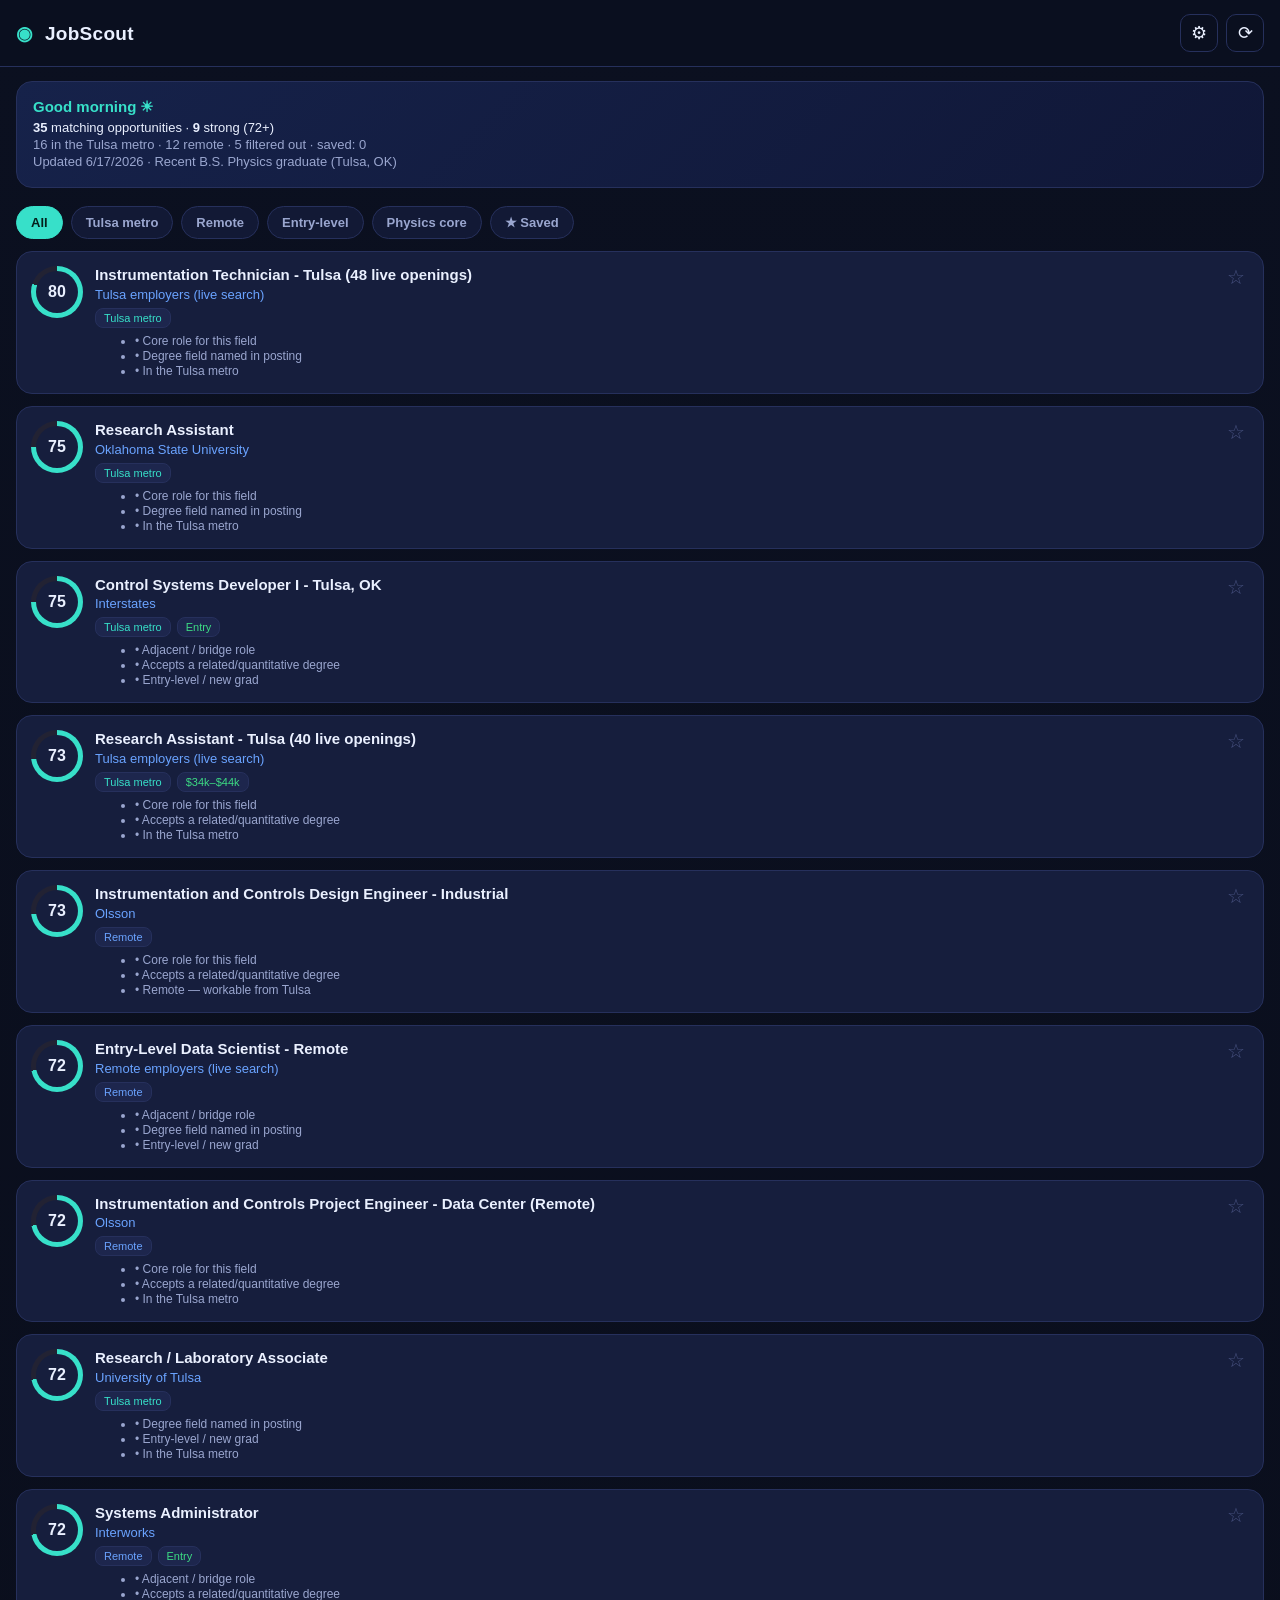
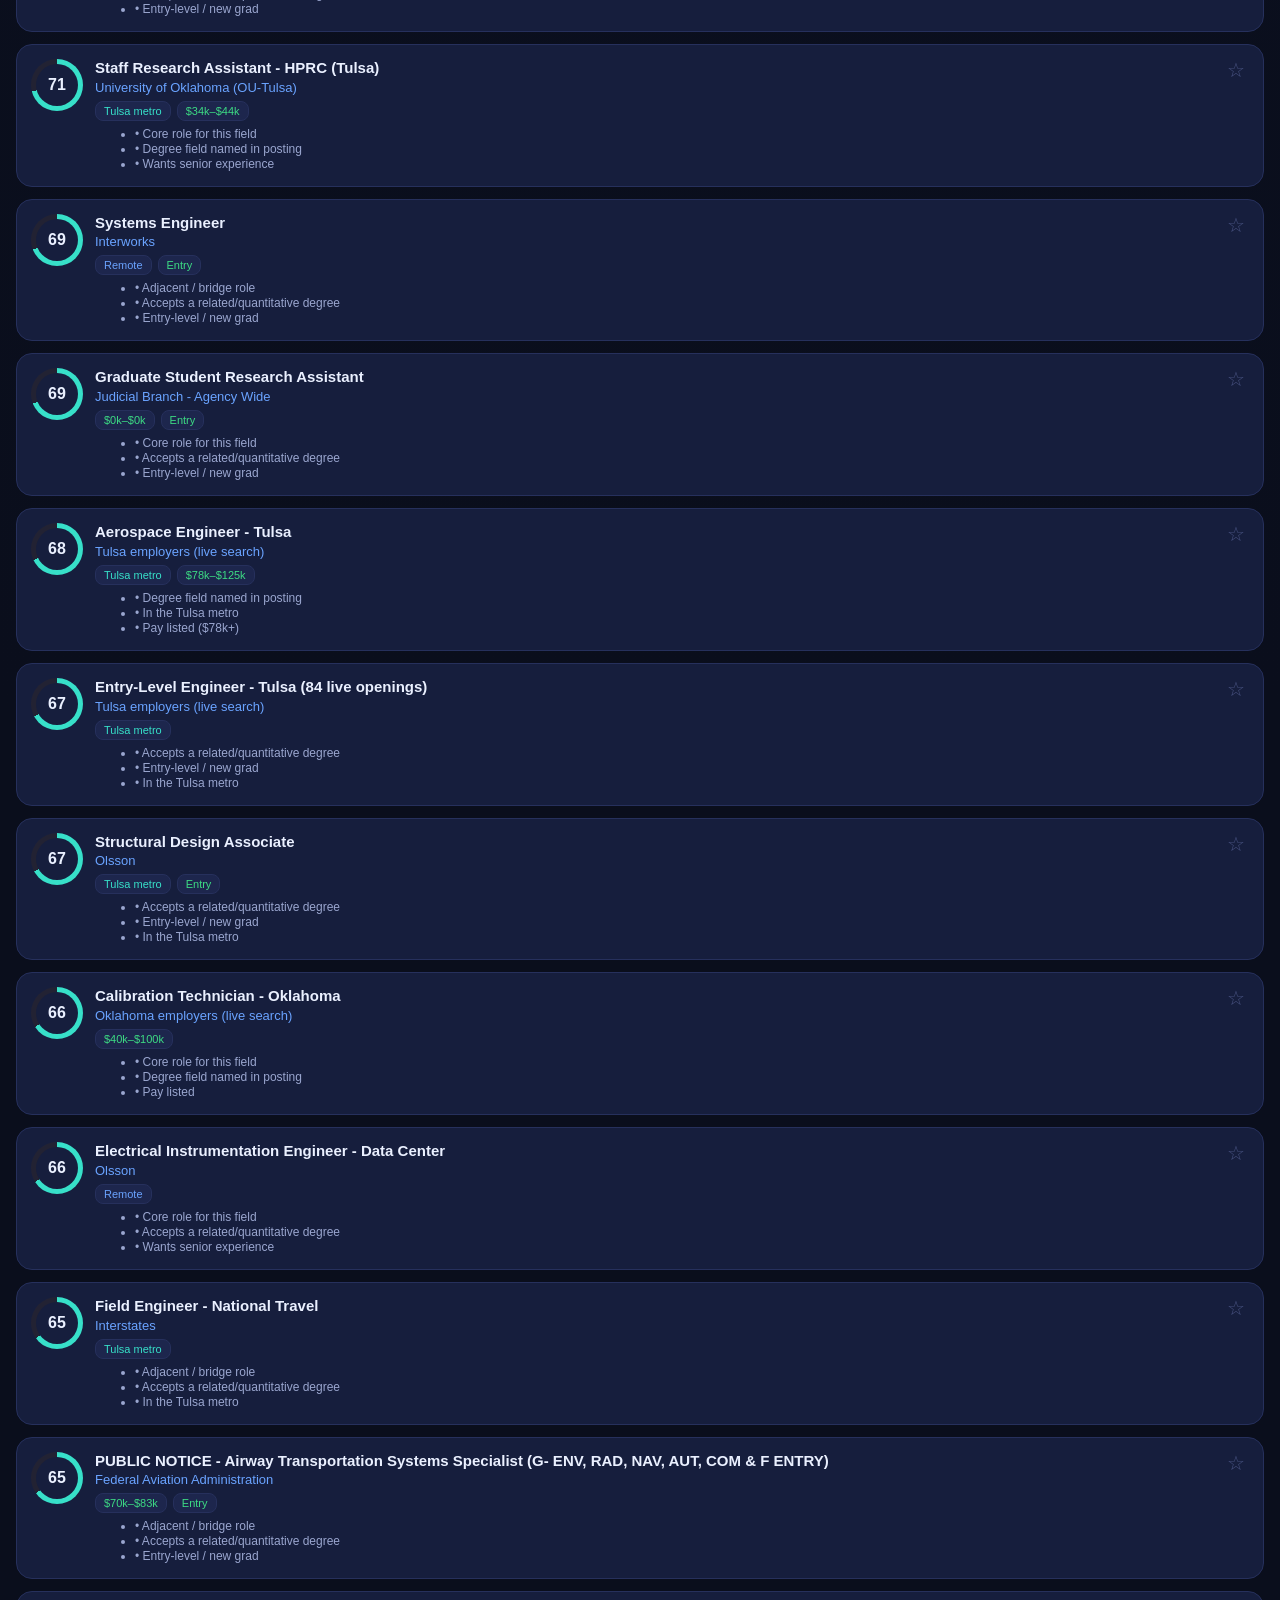
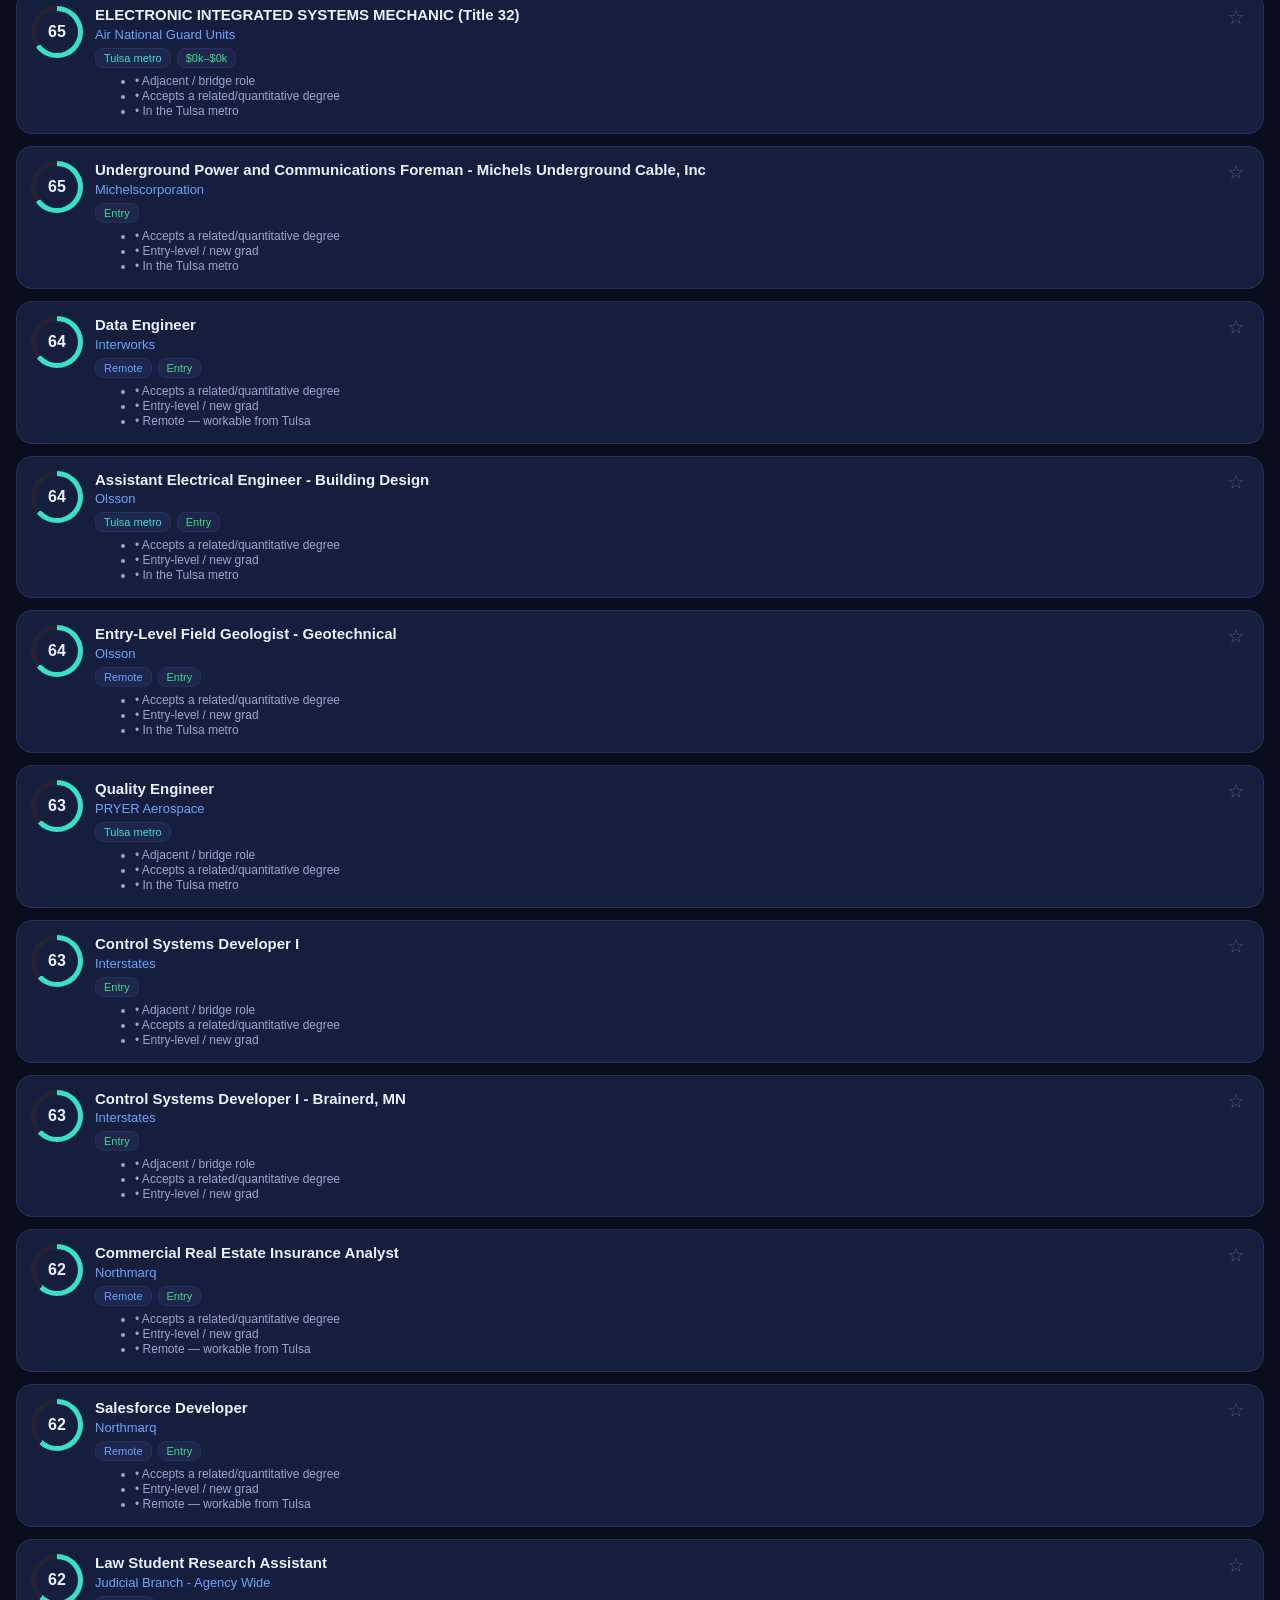
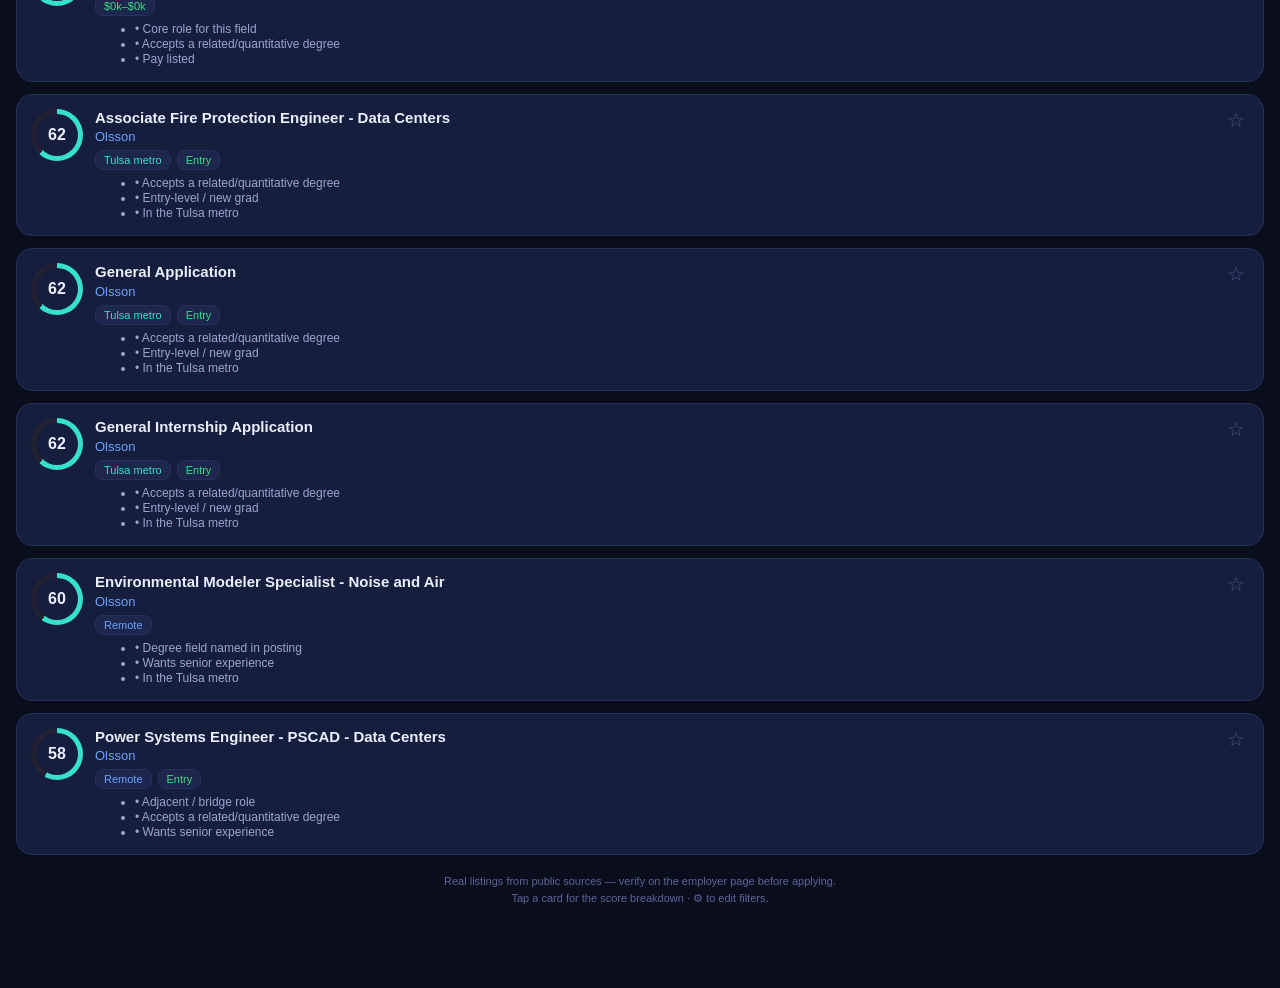
==== physics/index.html @ 34601854 "JobScout site: physics + game-design editions" ====
<!DOCTYPE html>
<html lang="en">
<head>
<meta charset="utf-8">
<meta name="viewport" content="width=device-width, initial-scale=1, viewport-fit=cover">
<meta name="theme-color" content="#0b1020">
<link rel="manifest" href="manifest.webmanifest">
<link rel="apple-touch-icon" href="icons/icon-192.png">
<link rel="stylesheet" href="styles.css">
<title>JobScout</title>
</head>
<body>
<header class="topbar">
  <div class="brand"><span class="logo">◉</span> JobScout</div>
  <div class="topactions">
    <button id="settingsBtn" class="ghost" title="Filters" aria-label="Filters">⚙</button>
    <button id="refreshBtn" class="ghost" title="Reload" aria-label="Reload">⟳</button>
  </div>
</header>

<section class="briefing" id="briefing"></section>

<nav class="filters" id="filters">
  <button class="chip active" data-f="all">All</button>
  <button class="chip" data-f="tulsa">Tulsa metro</button>
  <button class="chip" data-f="remote">Remote</button>
  <button class="chip" data-f="entry">Entry-level</button>
  <button class="chip" data-f="strong">Physics core</button>
  <button class="chip" data-f="saved">★ Saved</button>
</nav>

<main id="list" class="list"></main>

<div id="sheet" class="sheet hidden">
  <div class="sheet-card" id="sheetCard"></div>
  <button class="sheet-close" id="sheetClose">Close</button>
</div>

<div id="settings" class="sheet hidden">
  <div class="sheet-card" id="settingsCard"></div>
  <button class="sheet-close" id="settingsClose">Done</button>
</div>

<footer class="foot" id="foot"></footer>
<script src="app.js"></script>
</body>
</html>
---- physics/styles.css ----
:root{
  --bg:#0b1020; --bg2:#121935; --card:#161e3d; --line:#26305c;
  --txt:#eaf0ff; --mut:#9aa6cf; --accent:#37e0c9; --accent2:#6aa3ff;
  --good:#3ddc84; --warn:#ffcf5c; --bad:#ff7a7a; --star:#ffd24a;
}
*{box-sizing:border-box;-webkit-tap-highlight-color:transparent}
body{margin:0;background:linear-gradient(180deg,#0b1020,#0a0e1c 40%);color:var(--txt);
  font-family:-apple-system,BlinkMacSystemFont,"Segoe UI",Roboto,Helvetica,Arial,sans-serif;
  padding-bottom:64px}
.topbar{position:sticky;top:0;z-index:10;display:flex;align-items:center;justify-content:space-between;
  padding:14px 16px calc(14px);background:rgba(11,16,32,.92);backdrop-filter:blur(8px);
  border-bottom:1px solid var(--line);padding-top:max(14px,env(safe-area-inset-top))}
.brand{font-weight:800;font-size:19px;letter-spacing:.3px}
.logo{color:var(--accent);margin-right:6px}
.ghost{background:transparent;border:1px solid var(--line);color:var(--txt);border-radius:10px;
  width:38px;height:38px;font-size:18px}
.briefing{margin:14px 16px;padding:16px;border-radius:16px;
  background:linear-gradient(135deg,#16224a,#101737);border:1px solid var(--line)}
.briefing h2{margin:0 0 4px;font-size:15px;color:var(--accent)}
.briefing p{margin:2px 0;font-size:13px;color:var(--mut)}
.briefing .big{font-size:13px;color:var(--txt)}
.filters{display:flex;gap:8px;overflow-x:auto;padding:4px 16px 12px;scrollbar-width:none}
.filters::-webkit-scrollbar{display:none}
.chip{white-space:nowrap;background:var(--bg2);border:1px solid var(--line);color:var(--mut);
  padding:8px 14px;border-radius:999px;font-size:13px;font-weight:600}
.chip.active{background:var(--accent);color:#04201c;border-color:var(--accent)}
.list{display:flex;flex-direction:column;gap:12px;padding:0 16px}
.jobcard{background:var(--card);border:1px solid var(--line);border-radius:16px;padding:14px;
  display:flex;gap:12px;align-items:flex-start;position:relative}
.score{flex:0 0 52px;width:52px;height:52px;border-radius:50%;display:grid;place-items:center;
  font-weight:800;font-size:16px;background:conic-gradient(var(--accent) calc(var(--p)*1%),#223 0);}
.score span{width:42px;height:42px;border-radius:50%;background:var(--card);display:grid;place-items:center}
.jc-body{flex:1;min-width:0}
.jc-title{font-weight:700;font-size:15px;line-height:1.25;margin:0 0 2px}
.jc-co{font-size:13px;color:var(--accent2);margin:0 0 6px}
.tags{display:flex;flex-wrap:wrap;gap:6px;margin:6px 0}
.tag{font-size:11px;padding:3px 8px;border-radius:8px;background:#1d264d;color:var(--mut);border:1px solid var(--line)}
.tag.loc{color:var(--accent)} .tag.rem{color:var(--accent2)} .tag.sal{color:var(--good)}
.tag.entry{color:var(--good)} .tag.warn{color:var(--warn)}
.reasons{margin:6px 0 0;font-size:12px;color:var(--mut)}
.reasons li{margin:1px 0}
.star{position:absolute;top:12px;right:12px;background:transparent;border:none;color:#46507e;font-size:20px}
.star.on{color:var(--star)}
.sheet{position:fixed;inset:0;z-index:30;background:rgba(4,7,16,.6);display:flex;
  align-items:flex-end;justify-content:center}
.sheet.hidden{display:none}
.sheet-card{background:var(--bg2);width:100%;max-width:560px;max-height:82vh;overflow:auto;
  border-radius:20px 20px 0 0;padding:20px;border:1px solid var(--line)}
.sheet-card h2{margin:0 0 4px;font-size:18px}
.sheet-card .desc{font-size:14px;color:var(--mut);line-height:1.5;white-space:pre-wrap}
.subbars{margin:14px 0}
.bar{display:flex;align-items:center;gap:8px;margin:4px 0;font-size:12px;color:var(--mut)}
.bar .track{flex:1;height:7px;background:#223;border-radius:6px;overflow:hidden}
.bar .fill{height:100%;background:linear-gradient(90deg,var(--accent2),var(--accent))}
.applybtn{display:block;text-align:center;margin-top:12px;background:var(--accent);color:#04201c;
  font-weight:800;text-decoration:none;padding:14px;border-radius:14px}
.sheet-close{position:fixed;top:14px;right:16px;z-index:31;background:var(--card);color:var(--txt);
  border:1px solid var(--line);border-radius:10px;padding:8px 14px}
.foot{text-align:center;color:#5b659a;font-size:11px;padding:18px 24px;line-height:1.5}
.empty{text-align:center;color:var(--mut);padding:40px 20px}

/* --- settings / filter editor --- */
.topactions{display:flex;gap:8px}
.set-sec{margin:14px 0}
.set-sec h3{font-size:13px;color:var(--accent);margin:0 0 8px;font-weight:600}
.set-sec p.hint{font-size:12px;color:var(--mut);margin:0 0 8px}
.chiplist{display:flex;flex-wrap:wrap;gap:6px;margin-bottom:8px}
.fchip{display:inline-flex;align-items:center;gap:6px;font-size:12px;padding:5px 8px;border-radius:8px;
  background:#1d264d;border:1px solid var(--line);color:var(--txt)}
.fchip.off{opacity:.4;text-decoration:line-through}
.fchip b{cursor:pointer;color:var(--bad);font-weight:700}
.addrow{display:flex;gap:8px}
.addrow input{flex:1;background:#0e1430;border:1px solid var(--line);color:var(--txt);
  border-radius:10px;padding:10px;font-size:13px}
.addrow button{background:var(--accent);color:#04201c;border:none;border-radius:10px;padding:0 14px;font-weight:700}
.toggle{display:flex;align-items:center;justify-content:space-between;padding:10px 0;border-top:1px solid var(--line);font-size:14px}
.switch{width:46px;height:26px;border-radius:999px;background:#2a3360;position:relative;border:none}
.switch.on{background:var(--accent)}
.switch i{position:absolute;top:3px;left:3px;width:20px;height:20px;border-radius:50%;background:#fff;transition:left .15s}
.switch.on i{left:23px}
.resetbtn{width:100%;margin-top:14px;background:transparent;border:1px solid var(--line);color:var(--mut);
  padding:12px;border-radius:12px;font-size:13px}
.jobcard.hidden-job{opacity:.5}
.tag.hide{color:var(--bad)}
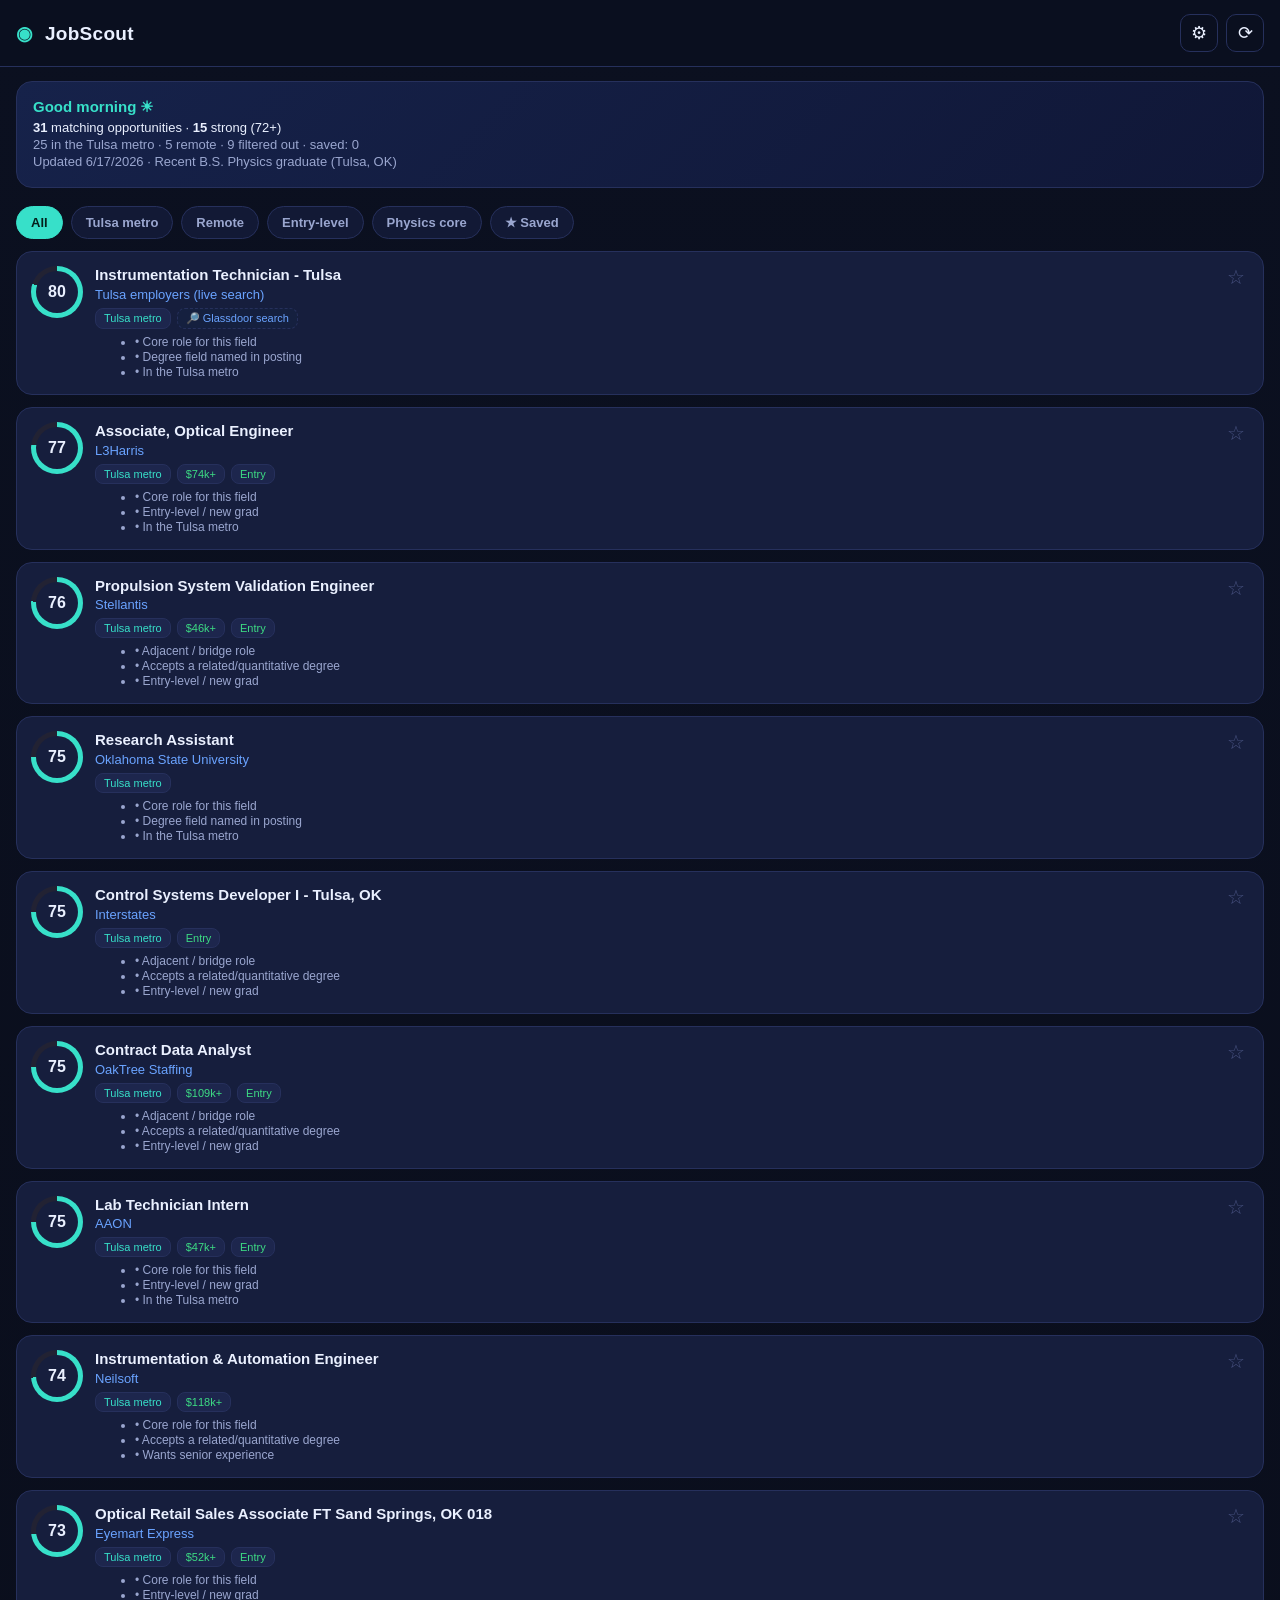
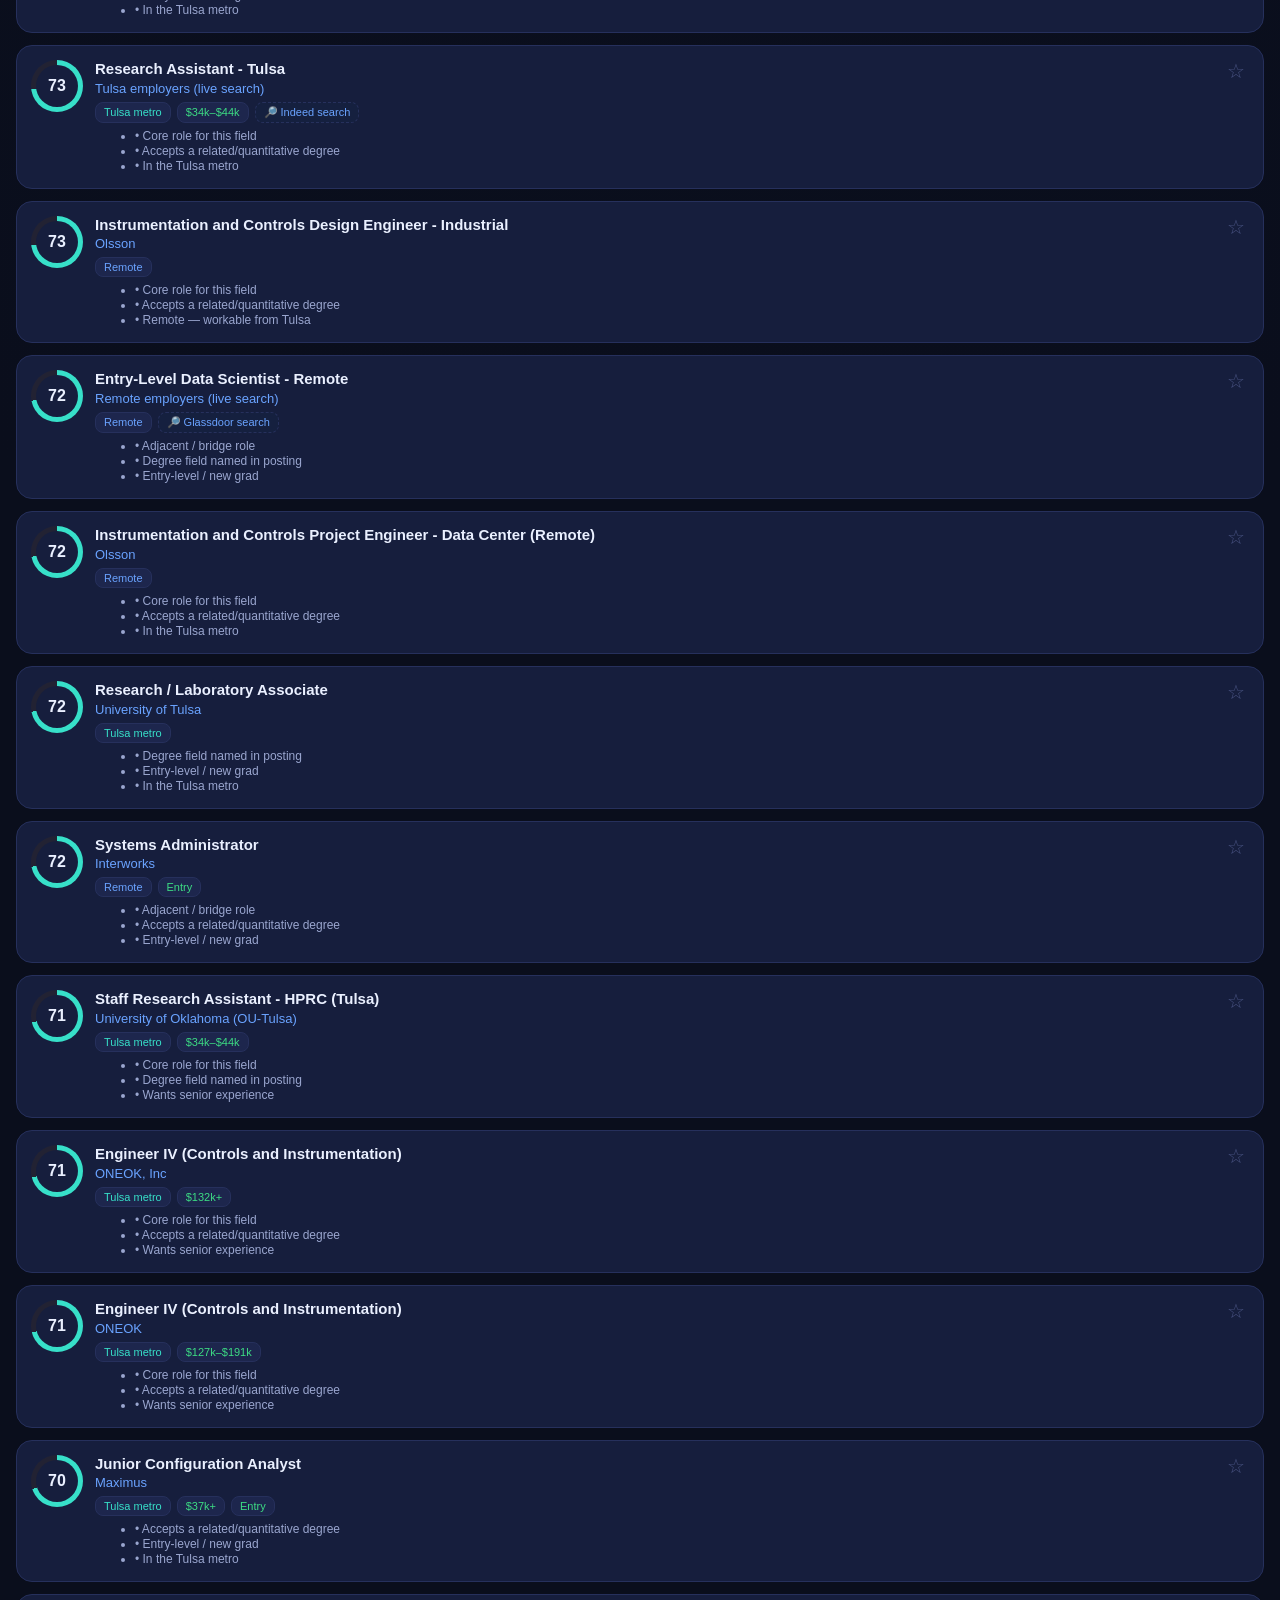
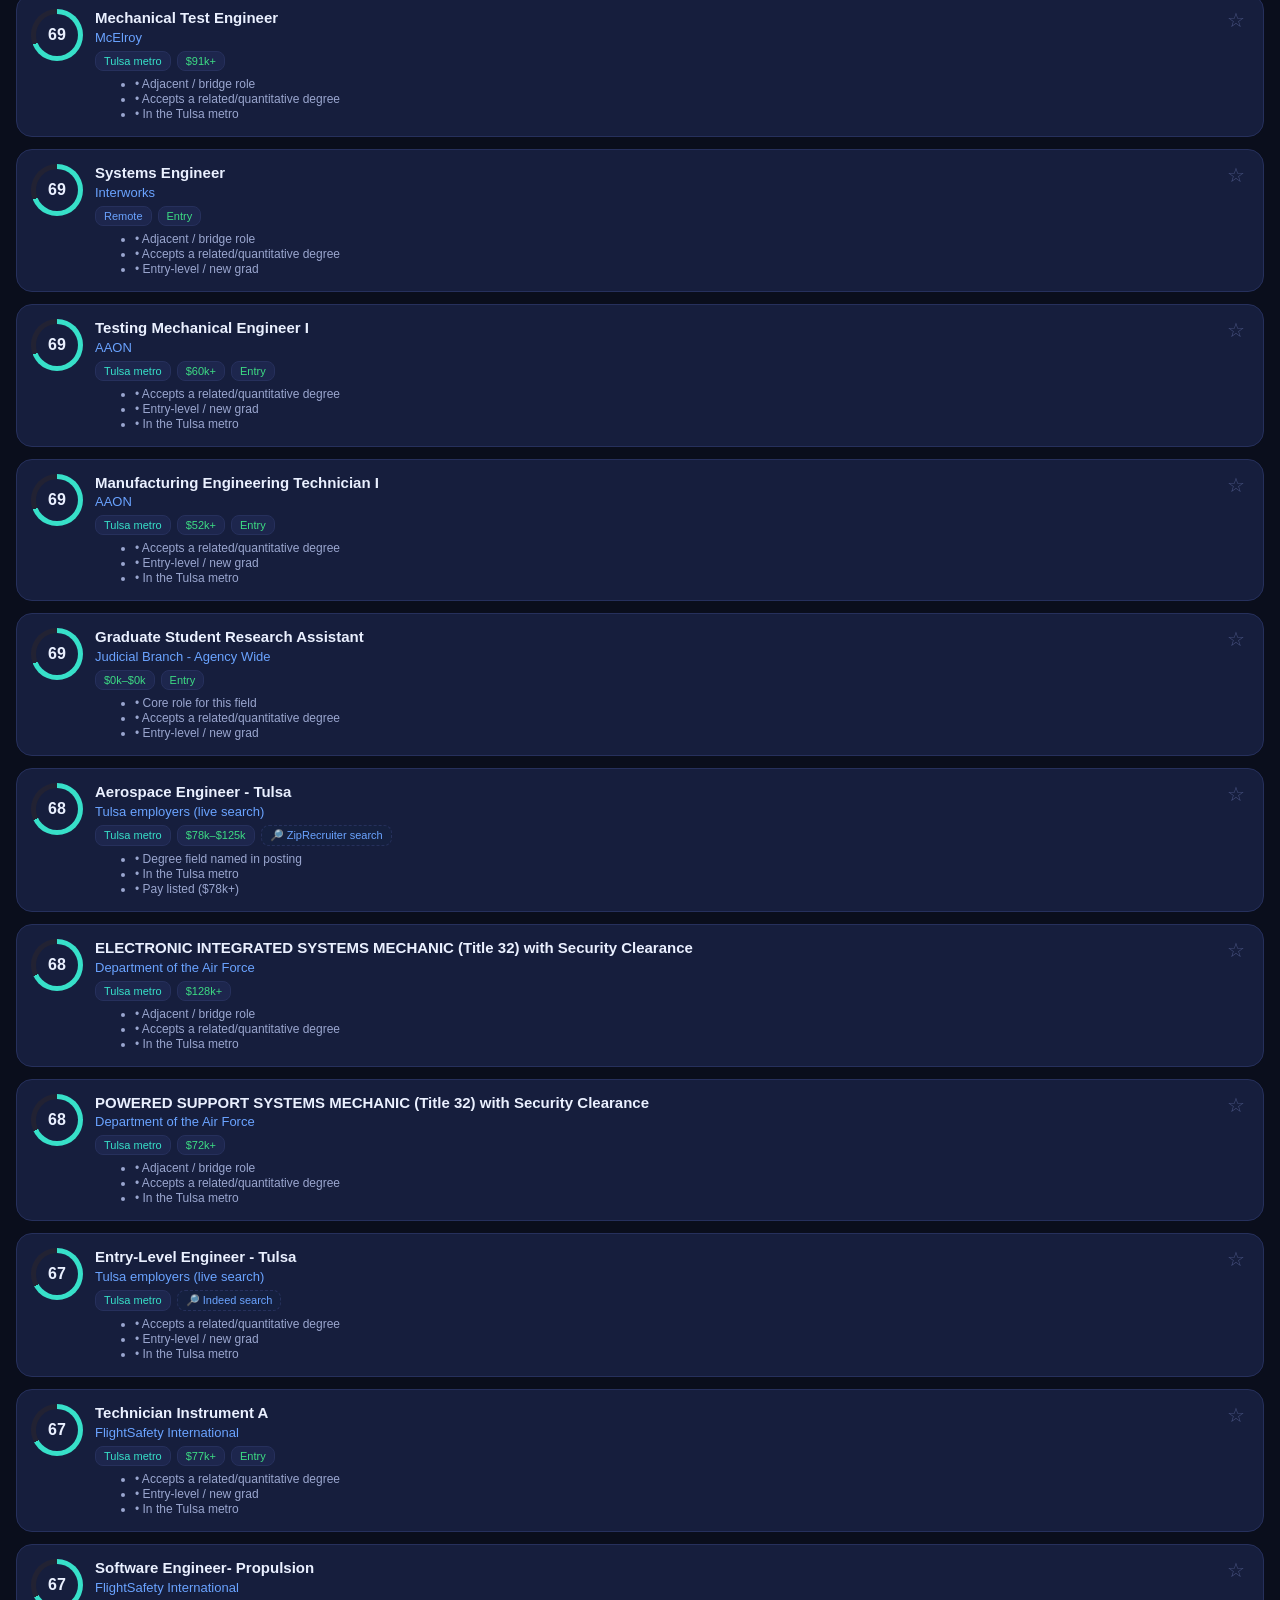
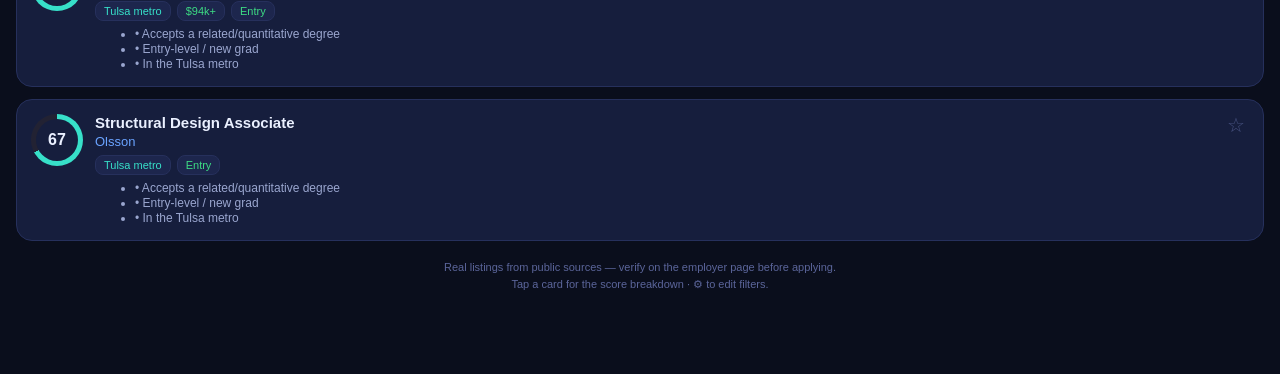
==== commit 8d611889: "Sheets: top-right X + bottom Close; service worker network-first so updates apply" ====
--- a/physics/index.html
+++ b/physics/index.html
@@ -33,12 +33,12 @@
 
 <div id="sheet" class="sheet hidden">
   <div class="sheet-card" id="sheetCard"></div>
-  <button class="sheet-close" id="sheetClose">Close</button>
+  <button class="sheet-x" id="sheetClose" aria-label="Close">✕</button>
 </div>
 
 <div id="settings" class="sheet hidden">
   <div class="sheet-card" id="settingsCard"></div>
-  <button class="sheet-close" id="settingsClose">Done</button>
+  <button class="sheet-x" id="settingsClose" aria-label="Close">✕</button>
 </div>
 
 <footer class="foot" id="foot"></footer>
--- a/physics/styles.css
+++ b/physics/styles.css
@@ -24,6 +24,11 @@
 .chip{white-space:nowrap;background:var(--bg2);border:1px solid var(--line);color:var(--mut);
   padding:8px 14px;border-radius:999px;font-size:13px;font-weight:600}
 .chip.active{background:var(--accent);color:#04201c;border-color:var(--accent)}
+.chip-div{flex:0 0 1px;width:1px;align-self:center;height:20px;background:var(--line);margin:0 4px}
+.chip.cust{border-style:dashed}
+.chip.cust.cust-on{background:#15203f;border-color:var(--accent2);color:var(--accent2)}
+.chip.cust.cust-hide{background:#2a1620;border-color:#7a3b52;color:#ffb3c7}
+.chip.cust.cust-show{background:#15261d;border-color:#3b7a52;color:#9be8b8}
 .list{display:flex;flex-direction:column;gap:12px;padding:0 16px}
 .jobcard{background:var(--card);border:1px solid var(--line);border-radius:16px;padding:14px;
   display:flex;gap:12px;align-items:flex-start;position:relative}
@@ -37,6 +42,8 @@
 .tag{font-size:11px;padding:3px 8px;border-radius:8px;background:#1d264d;color:var(--mut);border:1px solid var(--line)}
 .tag.loc{color:var(--accent)} .tag.rem{color:var(--accent2)} .tag.sal{color:var(--good)}
 .tag.entry{color:var(--good)} .tag.warn{color:var(--warn)}
+.tag.search{color:var(--accent2);background:#15203f;border-style:dashed}
+.searchnote{font-size:12.5px;color:var(--mut);line-height:1.5;background:#15203f;border:1px dashed var(--line);border-radius:10px;padding:10px 12px;margin:12px 0 0}
 .reasons{margin:6px 0 0;font-size:12px;color:var(--mut)}
 .reasons li{margin:1px 0}
 .star{position:absolute;top:12px;right:12px;background:transparent;border:none;color:#46507e;font-size:20px}
@@ -54,8 +61,11 @@
 .bar .fill{height:100%;background:linear-gradient(90deg,var(--accent2),var(--accent))}
 .applybtn{display:block;text-align:center;margin-top:12px;background:var(--accent);color:#04201c;
   font-weight:800;text-decoration:none;padding:14px;border-radius:14px}
-.sheet-close{position:fixed;top:14px;right:16px;z-index:31;background:var(--card);color:var(--txt);
-  border:1px solid var(--line);border-radius:10px;padding:8px 14px}
+.sheet-x{position:fixed;top:14px;right:16px;z-index:31;width:38px;height:38px;border-radius:50%;
+  background:var(--card);color:var(--txt);border:1px solid var(--line);font-size:17px;line-height:1;
+  display:flex;align-items:center;justify-content:center;cursor:pointer}
+.closebtn{display:block;width:100%;margin-top:16px;background:var(--card);color:var(--txt);
+  border:1px solid var(--line);border-radius:14px;padding:14px;font-weight:700;font-size:15px;cursor:pointer}
 .foot{text-align:center;color:#5b659a;font-size:11px;padding:18px 24px;line-height:1.5}
 .empty{text-align:center;color:var(--mut);padding:40px 20px}
 
